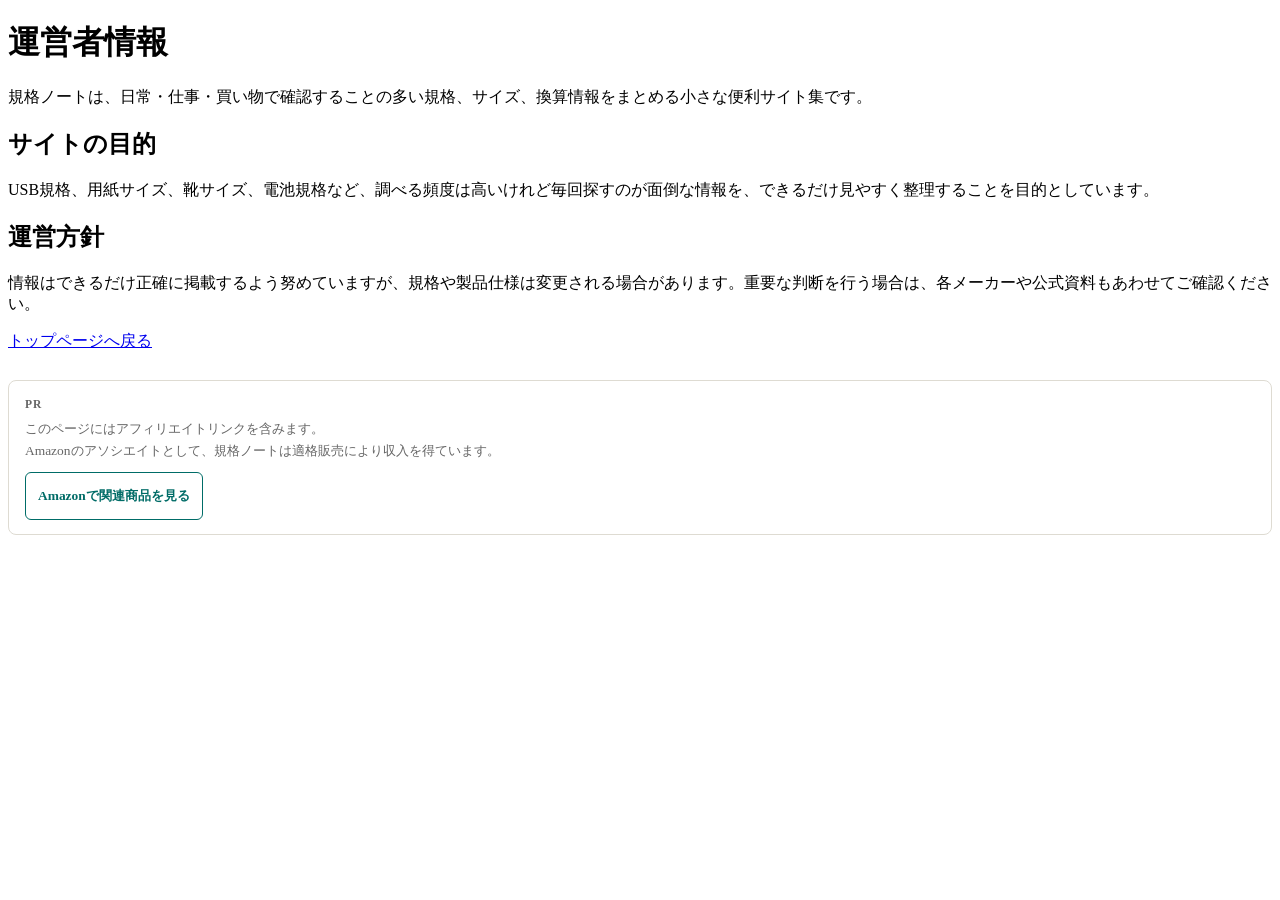
==== about/index.html @ 49f051c6 "Initial commit: merge all subdomains into single repo - profile → root (/) - area, battery, camera, " ====
<!doctype html>
<html lang="ja">
<head>
  <meta charset="utf-8">
  <title>運営者情報 | 規格ノート</title>
  <meta name="viewport" content="width=device-width, initial-scale=1">
  <style>
.affiliate-footer {
  margin: 28px 0 18px;
  padding: 14px 16px;
  border: 1px solid var(--border, var(--line, #dedbd2));
  border-radius: 8px;
  background: var(--paper, #fff);
  color: var(--muted, #666);
  font-size: 0.84rem;
  line-height: 1.65;
}

.affiliate-label {
  margin: 0 0 4px;
  font-size: 0.72rem;
  font-weight: 700;
  letter-spacing: 0.08em;
  color: var(--muted, #666);
}

.affiliate-note {
  margin: 0 0 10px;
}

.amazon-button {
  display: inline-flex;
  align-items: center;
  justify-content: center;
  min-height: 34px;
  padding: 6px 12px;
  border: 1px solid var(--accent, #006c67);
  border-radius: 6px;
  background: transparent;
  color: var(--accent-ink, var(--accent, #006c67));
  font-size: 0.84rem;
  font-weight: 700;
  text-decoration: none;
}

.amazon-button:hover,
.amazon-button:focus-visible {
  background: var(--soft, #f4f1ea);
  text-decoration: none;
}

@media (max-width: 640px) {
  .affiliate-footer {
    margin: 22px 0 14px;
    padding: 12px 14px;
  }

  .amazon-button {
    width: 100%;
  }
}
  </style>
</head>
<body>
  <h1>運営者情報</h1>

  <p>規格ノートは、日常・仕事・買い物で確認することの多い規格、サイズ、換算情報をまとめる小さな便利サイト集です。</p>

  <h2>サイトの目的</h2>
  <p>USB規格、用紙サイズ、靴サイズ、電池規格など、調べる頻度は高いけれど毎回探すのが面倒な情報を、できるだけ見やすく整理することを目的としています。</p>

  <h2>運営方針</h2>
  <p>情報はできるだけ正確に掲載するよう努めていますが、規格や製品仕様は変更される場合があります。重要な判断を行う場合は、各メーカーや公式資料もあわせてご確認ください。</p>

  <p><a href="/">トップページへ戻る</a></p>
  <section class="affiliate-footer" aria-label="広告とAmazonアソシエイトについて">
    <p class="affiliate-label">PR</p>
    <p class="affiliate-note">このページにはアフィリエイトリンクを含みます。<br>Amazonのアソシエイトとして、規格ノートは適格販売により収入を得ています。</p>
    <a class="amazon-button" href="https://www.amazon.co.jp/s?k=関連商品&tag=YOUR_TRACKING_ID-22" target="_blank" rel="nofollow sponsored noopener">Amazonで関連商品を見る</a>
  </section>
</body>
</html>
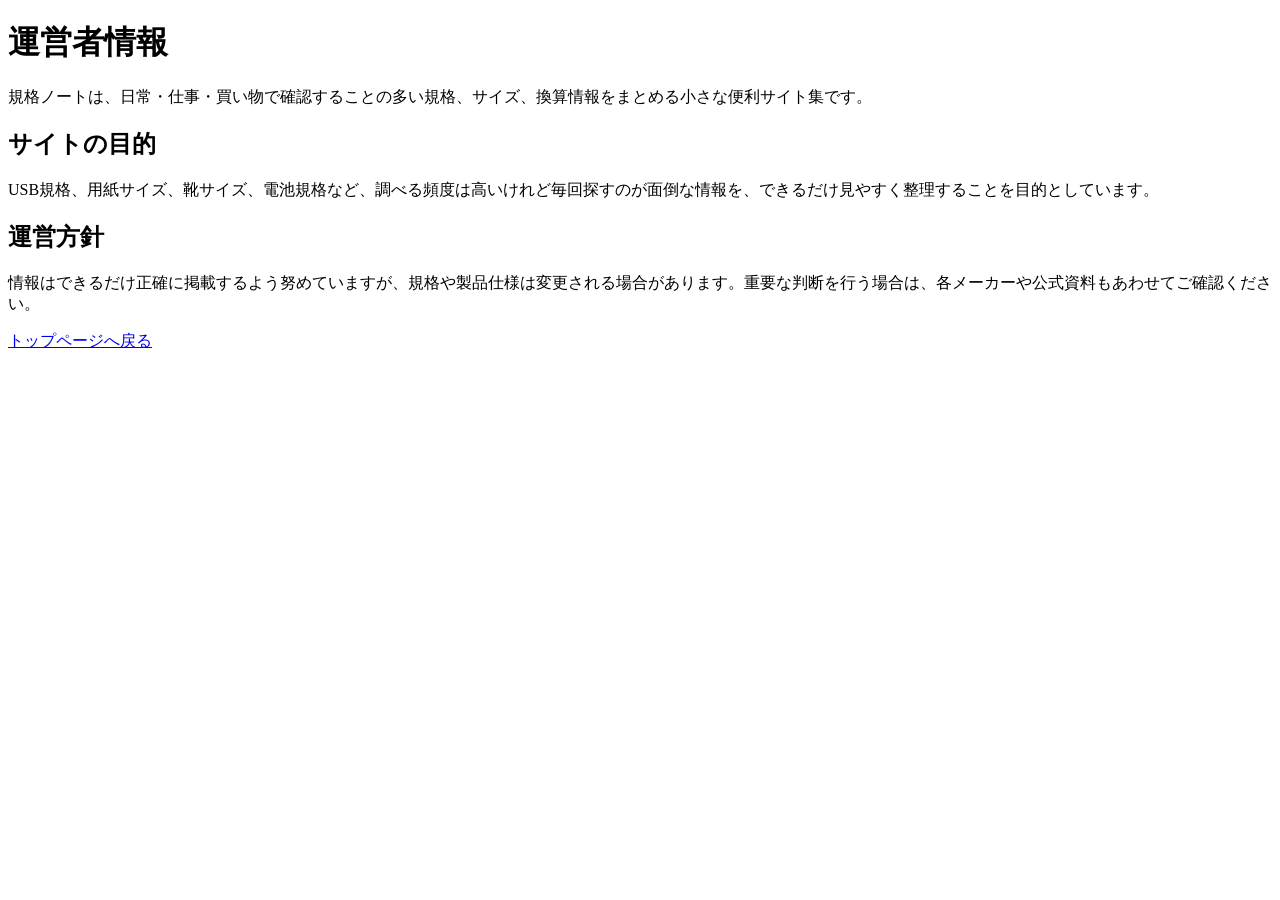
==== commit 80a762b0: "Fix: replace placeholder tracking IDs and remove affiliate blocks from policy pages - index.html, ba" ====
--- a/about/index.html
+++ b/about/index.html
@@ -4,62 +4,6 @@
   <meta charset="utf-8">
   <title>運営者情報 | 規格ノート</title>
   <meta name="viewport" content="width=device-width, initial-scale=1">
-  <style>
-.affiliate-footer {
-  margin: 28px 0 18px;
-  padding: 14px 16px;
-  border: 1px solid var(--border, var(--line, #dedbd2));
-  border-radius: 8px;
-  background: var(--paper, #fff);
-  color: var(--muted, #666);
-  font-size: 0.84rem;
-  line-height: 1.65;
-}
-
-.affiliate-label {
-  margin: 0 0 4px;
-  font-size: 0.72rem;
-  font-weight: 700;
-  letter-spacing: 0.08em;
-  color: var(--muted, #666);
-}
-
-.affiliate-note {
-  margin: 0 0 10px;
-}
-
-.amazon-button {
-  display: inline-flex;
-  align-items: center;
-  justify-content: center;
-  min-height: 34px;
-  padding: 6px 12px;
-  border: 1px solid var(--accent, #006c67);
-  border-radius: 6px;
-  background: transparent;
-  color: var(--accent-ink, var(--accent, #006c67));
-  font-size: 0.84rem;
-  font-weight: 700;
-  text-decoration: none;
-}
-
-.amazon-button:hover,
-.amazon-button:focus-visible {
-  background: var(--soft, #f4f1ea);
-  text-decoration: none;
-}
-
-@media (max-width: 640px) {
-  .affiliate-footer {
-    margin: 22px 0 14px;
-    padding: 12px 14px;
-  }
-
-  .amazon-button {
-    width: 100%;
-  }
-}
-  </style>
 </head>
 <body>
   <h1>運営者情報</h1>
@@ -73,10 +17,5 @@
   <p>情報はできるだけ正確に掲載するよう努めていますが、規格や製品仕様は変更される場合があります。重要な判断を行う場合は、各メーカーや公式資料もあわせてご確認ください。</p>
 
   <p><a href="/">トップページへ戻る</a></p>
-  <section class="affiliate-footer" aria-label="広告とAmazonアソシエイトについて">
-    <p class="affiliate-label">PR</p>
-    <p class="affiliate-note">このページにはアフィリエイトリンクを含みます。<br>Amazonのアソシエイトとして、規格ノートは適格販売により収入を得ています。</p>
-    <a class="amazon-button" href="https://www.amazon.co.jp/s?k=関連商品&tag=YOUR_TRACKING_ID-22" target="_blank" rel="nofollow sponsored noopener">Amazonで関連商品を見る</a>
-  </section>
 </body>
 </html>
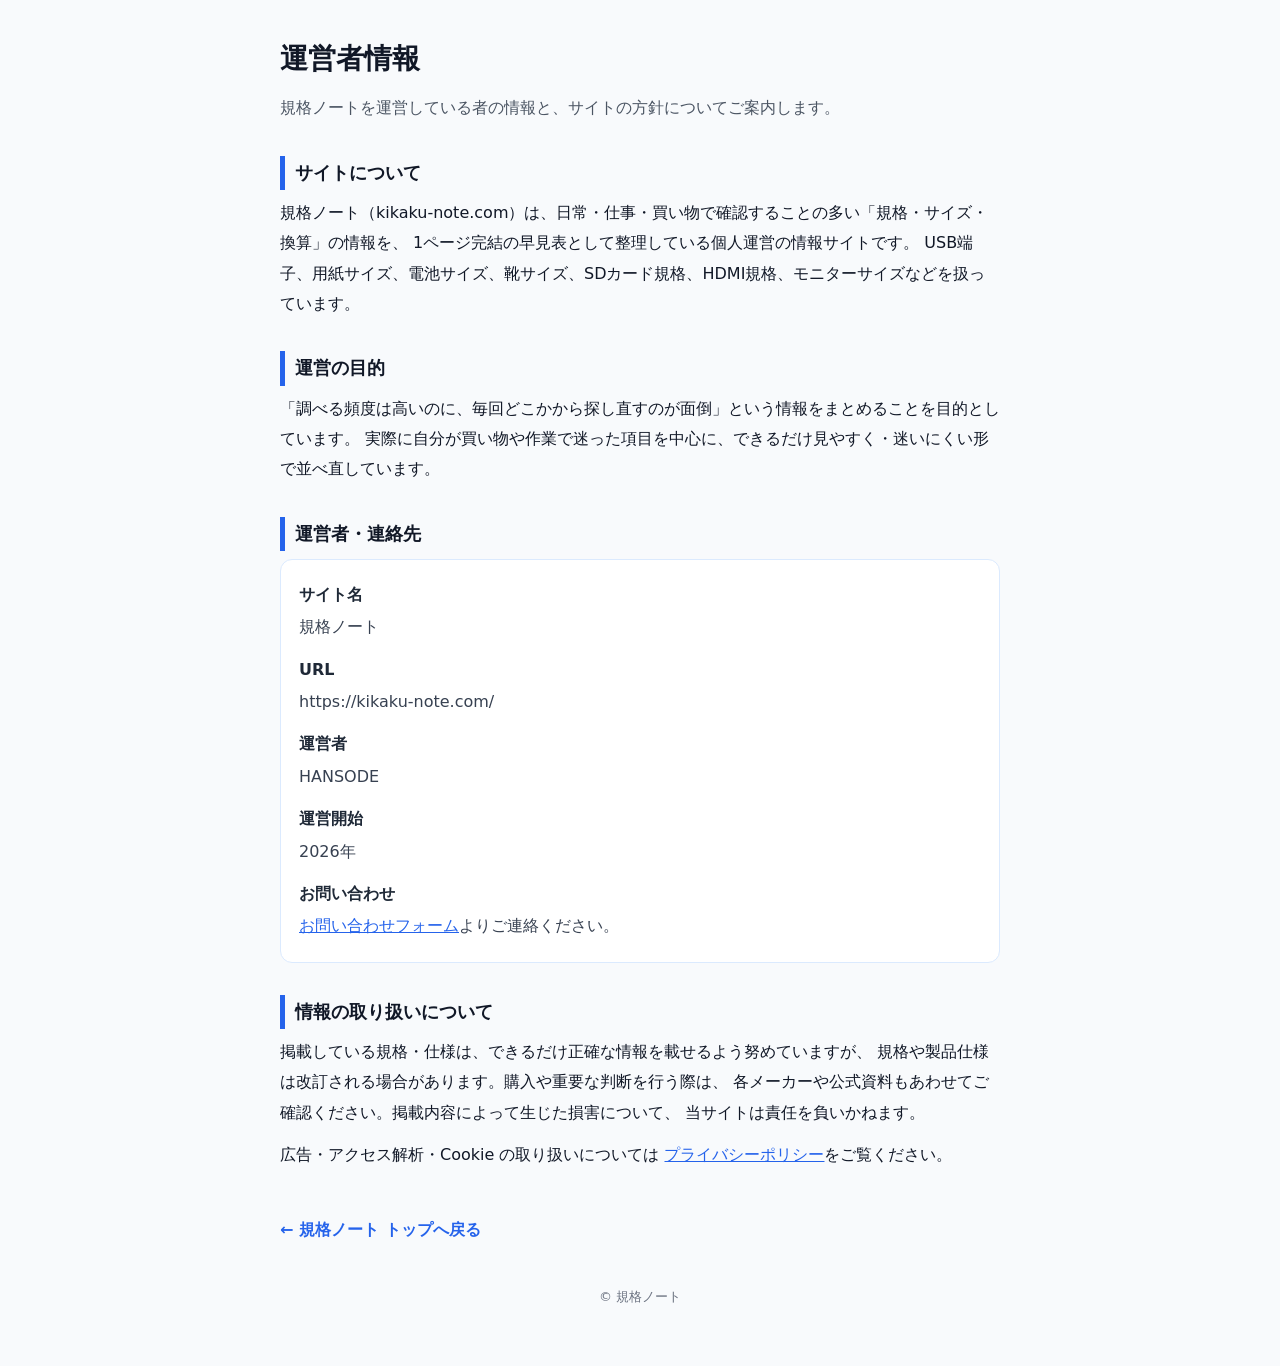
==== commit eddc1409: "AdSense審査対応: 規約整備・独自コンテンツ追加・sitemap修正 - 運営者情報/プライバシーポリシー/お問い合わせを整備(AdSense仕様: Google AdSense/Cookie/" ====
--- a/about/index.html
+++ b/about/index.html
@@ -2,20 +2,136 @@
 <html lang="ja">
 <head>
   <meta charset="utf-8">
+  <meta name="viewport" content="width=device-width, initial-scale=1">
+
   <title>運営者情報 | 規格ノート</title>
-  <meta name="viewport" content="width=device-width, initial-scale=1">
+  <meta name="description" content="規格ノートの運営者情報です。サイトの目的、運営方針、運営者、連絡方法についてご案内します。">
+  <link rel="canonical" href="https://kikaku-note.com/about/">
+
+  <meta name="google-adsense-account" content="ca-pub-8518063363319616">
+  <script async src="https://pagead2.googlesyndication.com/pagead/js/adsbygoogle.js?client=ca-pub-8518063363319616"
+    crossorigin="anonymous"></script>
+
+  <!-- Google tag (gtag.js) -->
+  <script async src="https://www.googletagmanager.com/gtag/js?id=G-C3M3YRW4B7"></script>
+  <script>
+    window.dataLayer = window.dataLayer || [];
+    function gtag(){dataLayer.push(arguments);}
+    gtag('js', new Date());
+    gtag('config', 'G-C3M3YRW4B7');
+  </script>
+
+  <style>
+    body {
+      margin: 0;
+      font-family: system-ui, -apple-system, BlinkMacSystemFont, "Segoe UI", sans-serif;
+      color: #111827;
+      background: #f8fafc;
+      line-height: 1.9;
+    }
+    main {
+      max-width: 720px;
+      margin: 0 auto;
+      padding: 32px 18px 56px;
+    }
+    h1 {
+      font-size: 28px;
+      margin: 0 0 8px;
+    }
+    .lead {
+      color: #4b5563;
+      margin: 0 0 24px;
+    }
+    h2 {
+      font-size: 18px;
+      margin: 32px 0 8px;
+      border-left: 5px solid #2563eb;
+      padding-left: 10px;
+    }
+    p { margin: 0 0 12px; }
+    dl {
+      background: #ffffff;
+      border: 1px solid #dbeafe;
+      border-radius: 12px;
+      padding: 8px 18px;
+      margin: 8px 0 0;
+    }
+    dt {
+      font-weight: 700;
+      margin-top: 12px;
+      color: #1f2937;
+    }
+    dd {
+      margin: 2px 0 12px;
+      color: #374151;
+    }
+    a { color: #2563eb; }
+    .back {
+      display: inline-block;
+      margin-top: 32px;
+      font-weight: 700;
+      text-decoration: none;
+    }
+    footer {
+      margin-top: 40px;
+      text-align: center;
+      color: #6b7280;
+      font-size: 13px;
+    }
+  </style>
 </head>
 <body>
-  <h1>運営者情報</h1>
+  <main>
+    <h1>運営者情報</h1>
+    <p class="lead">規格ノートを運営している者の情報と、サイトの方針についてご案内します。</p>
 
-  <p>規格ノートは、日常・仕事・買い物で確認することの多い規格、サイズ、換算情報をまとめる小さな便利サイト集です。</p>
+    <h2>サイトについて</h2>
+    <p>
+      規格ノート（kikaku-note.com）は、日常・仕事・買い物で確認することの多い「規格・サイズ・換算」の情報を、
+      1ページ完結の早見表として整理している個人運営の情報サイトです。
+      USB端子、用紙サイズ、電池サイズ、靴サイズ、SDカード規格、HDMI規格、モニターサイズなどを扱っています。
+    </p>
 
-  <h2>サイトの目的</h2>
-  <p>USB規格、用紙サイズ、靴サイズ、電池規格など、調べる頻度は高いけれど毎回探すのが面倒な情報を、できるだけ見やすく整理することを目的としています。</p>
+    <h2>運営の目的</h2>
+    <p>
+      「調べる頻度は高いのに、毎回どこかから探し直すのが面倒」という情報をまとめることを目的としています。
+      実際に自分が買い物や作業で迷った項目を中心に、できるだけ見やすく・迷いにくい形で並べ直しています。
+    </p>
 
-  <h2>運営方針</h2>
-  <p>情報はできるだけ正確に掲載するよう努めていますが、規格や製品仕様は変更される場合があります。重要な判断を行う場合は、各メーカーや公式資料もあわせてご確認ください。</p>
+    <h2>運営者・連絡先</h2>
+    <dl>
+      <dt>サイト名</dt>
+      <dd>規格ノート</dd>
 
-  <p><a href="/">トップページへ戻る</a></p>
+      <dt>URL</dt>
+      <dd>https://kikaku-note.com/</dd>
+
+      <dt>運営者</dt>
+      <dd>HANSODE</dd>
+
+      <dt>運営開始</dt>
+      <dd>2026年</dd>
+
+      <dt>お問い合わせ</dt>
+      <dd><a href="/contact/">お問い合わせフォーム</a>よりご連絡ください。</dd>
+    </dl>
+
+    <h2>情報の取り扱いについて</h2>
+    <p>
+      掲載している規格・仕様は、できるだけ正確な情報を載せるよう努めていますが、
+      規格や製品仕様は改訂される場合があります。購入や重要な判断を行う際は、
+      各メーカーや公式資料もあわせてご確認ください。掲載内容によって生じた損害について、
+      当サイトは責任を負いかねます。
+    </p>
+
+    <p>
+      広告・アクセス解析・Cookie の取り扱いについては
+      <a href="/privacy/">プライバシーポリシー</a>をご覧ください。
+    </p>
+
+    <a class="back" href="/">← 規格ノート トップへ戻る</a>
+
+    <footer>© 規格ノート</footer>
+  </main>
 </body>
 </html>
